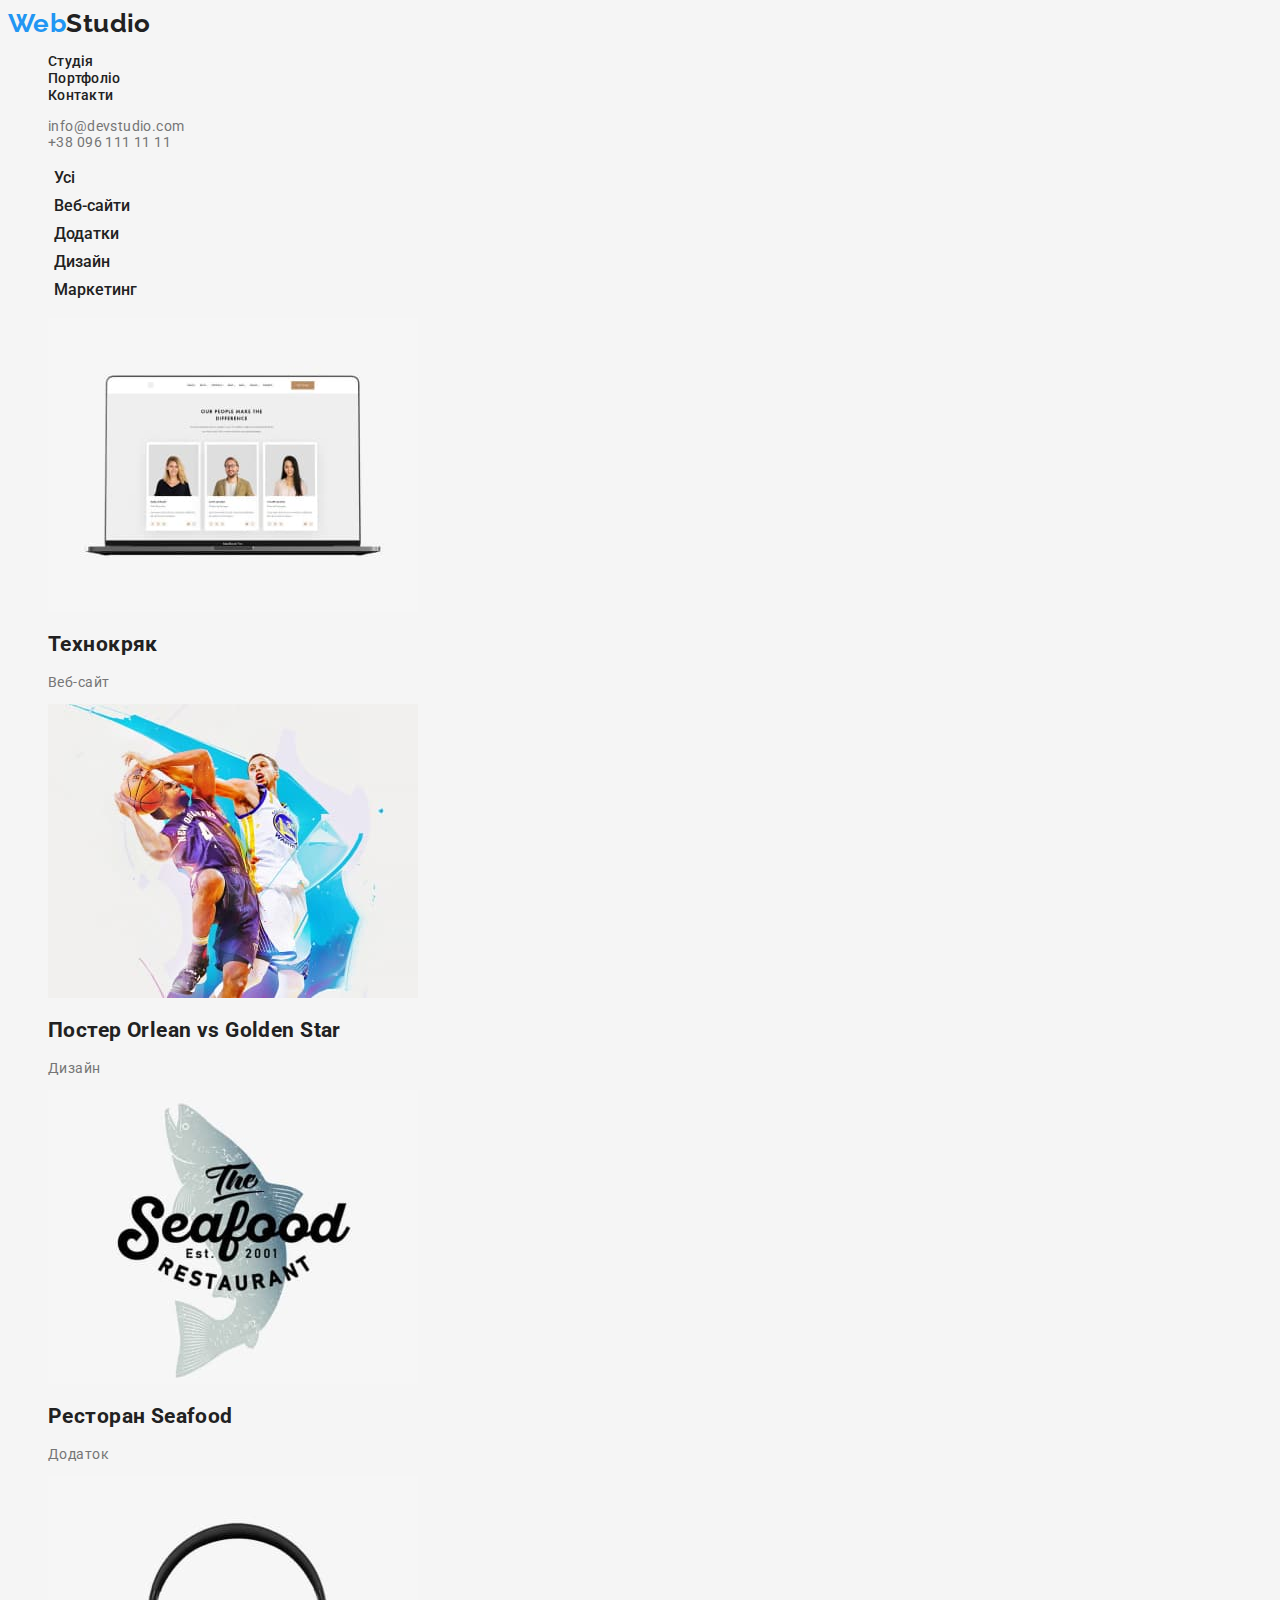
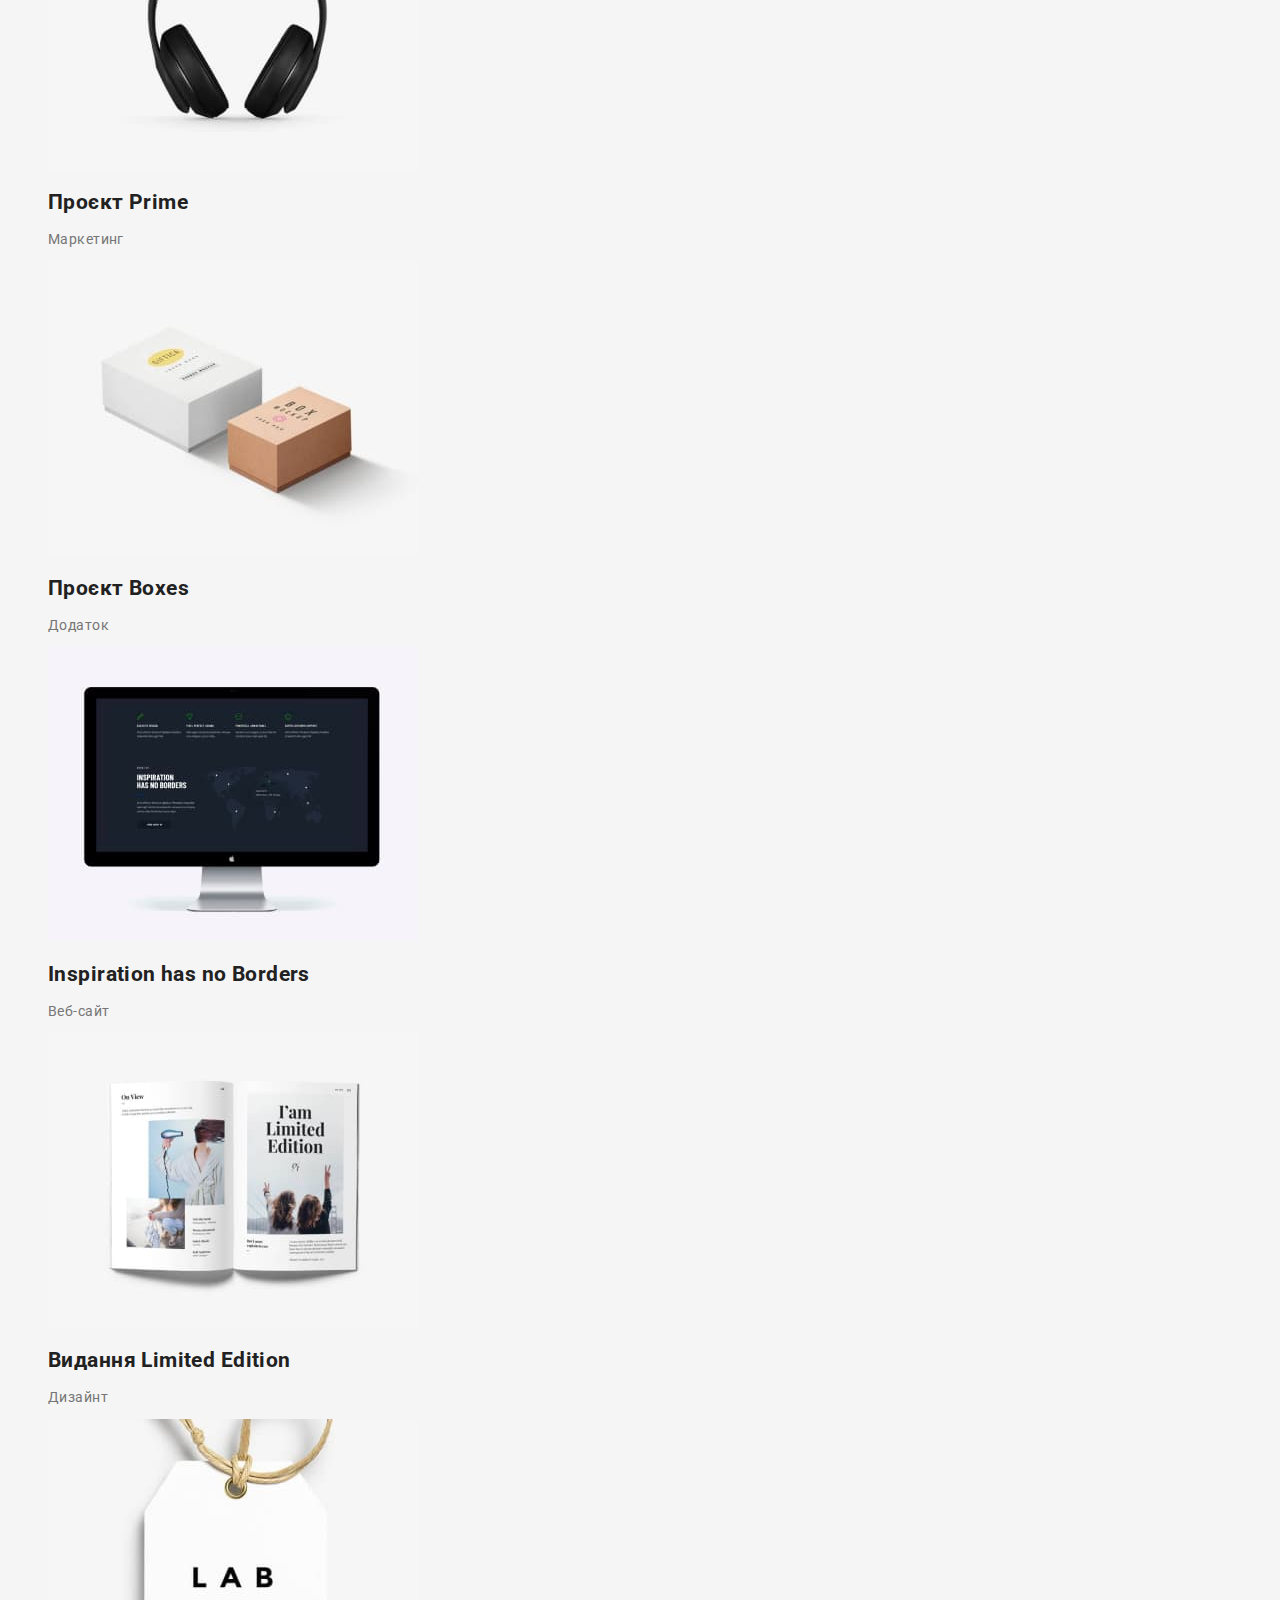
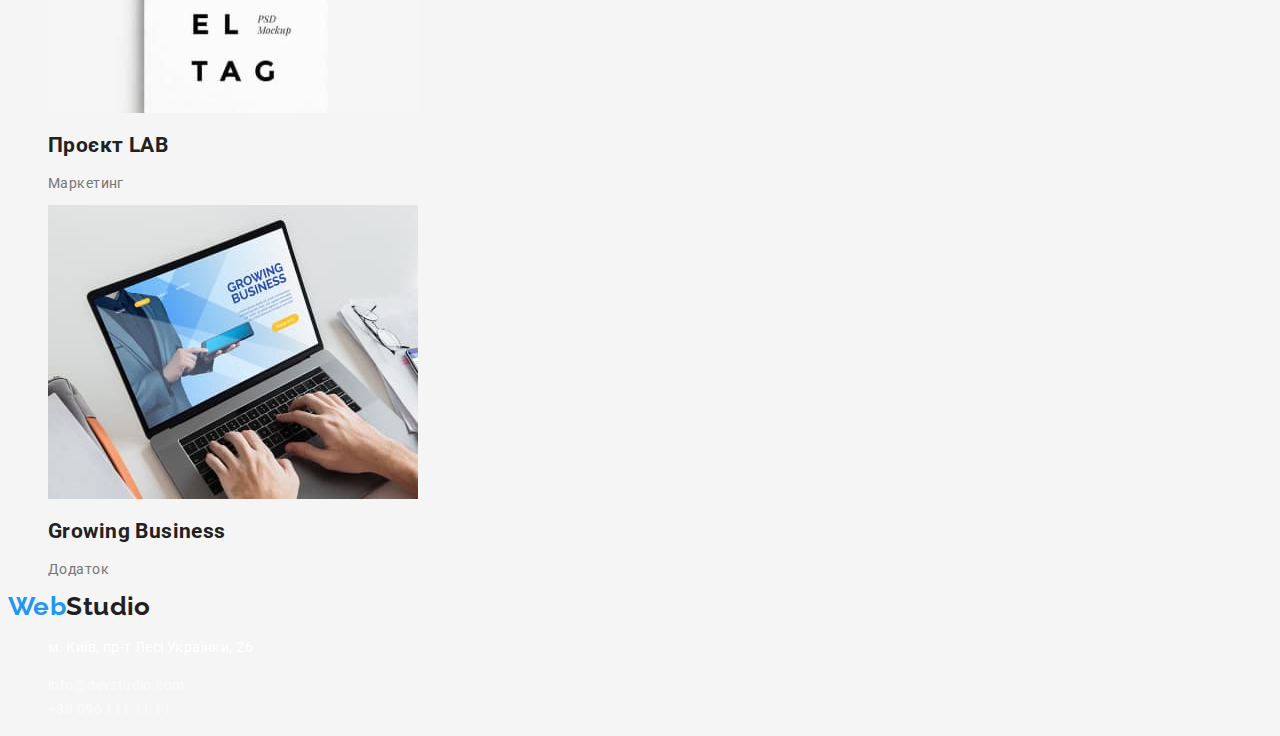
==== portfolio.html @ 19e98968 "Initial commit" ====
<!DOCTYPE html>
<html lang="uk">
  <head>
    <meta charset="UTF-8" />
    <meta http-equiv="X-UA-Compatible" content="IE=edge" />
    <meta name="viewport" content="width=device-width, initial-scale=1.0" />
    <title>Студія</title>
    <link
      href="https://fonts.googleapis.com/css2?family=Montserrat:wght@400;500;600&family=Raleway:wght@700&family=Roboto:wght@400;500;700;900&display=swap"
      rel="stylesheet"
    />
    <link rel="stylesheet" href="./css/styles.css" />
  </head>
  <body class="page">
    <header class="page-header">
      <a href="./index.html" lang="en" class="logo"
        >Web<span class="logo-studio">Studio</span></a
      >

      <nav>
        <ul class="list">
          <li class="site-nav"><a href="">Студія</a></li>
          <li class="site-nav"><a href="./portfolio.html">Портфоліо</a></li>
          <li class="site-nav"><a href="">Контакти</a></li>
        </ul>
      </nav>

      <ul class="list">
        <li>
          <a href="mailto:info@devstudio.com" class="link-header"
            >info@devstudio.com</a
          >
        </li>
        <li class="link">
          <a href="tel:+38096111111" class="link-header">+38 096 111 11 11</a>
        </li>
      </ul>
    </header>

    <main>
      <section>
        <h1 hidden>Портфоліо</h1>

        <ul class="list">
          <li><button type="button" class="btn-filtr">Усі</button></li>
          <li><button type="button" class="btn-filtr">Веб-сайти</button></li>
          <li><button type="button" class="btn-filtr">Додатки</button></li>
          <li><button type="button" class="btn-filtr">Дизайн</button></li>
          <li><button type="button" class="btn-filtr">Маркетинг</button></li>
        </ul>

        <ul class="list">
          <li class="new">
            <a href="">
              <img
                src="./images/technocrack.jpg"
                alt="Ноутбук з профілями трьох людей"
                width="370"
              />
              <h2 class="work-title">Технокряк</h2>
              <p class="work-description">Веб-сайт</p></a
            >
          </li>
          <li>
            <a href="">
              <img
                src="./images/new-orlean-vs-golden-star.jpg"
                alt="Постер баскетбольна команда Новий Орлеан против баскетбольної команди Золота Зірка"
                width="370"
              />
              <h2 class="work-title">
                Постер <span lang="en">Orlean vs Golden Star </span>
              </h2>
              <p class="work-description">Дизайн</p></a
            >
          </li>
          <li>
            <a href="">
              <img
                src="./images/restaurant-seafood.jpg"
                alt="Логотип ресторану Морська Їжа"
                width="370"
              />
              <h2 class="work-title">
                Ресторан <span lang="en">Seafood</span>
              </h2>
              <p class="work-description">Додаток</p></a
            >
          </li>
          <li>
            <a href="">
              <img
                src="./images/project-prime.jpg"
                alt="Навушники"
                width="370"
              />
              <h2 class="work-title">Проєкт <span lang="en">Prime</span></h2>
              <p class="work-description">Маркетинг</p></a
            >
          </li>
          <li>
            <a href="">
              <img
                src="./images/project-boxes.jpg"
                alt="Біла та коричнева коробки>"
                width="370"
              />
              <h2 class="work-title">Проєкт <span lang="en">Boxes</span></h2>
              <p class="work-description">Додаток</p></a
            >
          </li>
          <li>
            <a href="">
              <img
                src="./images/inspiration-has-no-borders.jpg"
                alt="Монітор"
                width="370"
              />
              <h2 class="work-title">
                <span lang="en">Inspiration has no Borders</span>
              </h2>
              <p class="work-description">Веб-сайт</p></a
            >
          </li>
          <li>
            <a href="">
              <img
                src="./images/limited-edition.jpg"
                alt="Журнал"
                width="370"
              />
              <h2 class="work-title">
                Видання <span lang="en">Limited Edition</span>
              </h2>
              <p class="work-description">Дизайнт</p></a
            >
          </li>
          <li>
            <a href="">
              <img
                src="./images/project-lab.jpg"
                alt="Ярлик з літерами"
                width="370"
              />
              <h2 class="work-title">Проєкт <span lang="en">LAB</span></h2>
              <p class="work-description">Маркетинг</p></a
            >
          </li>
          <li>
            <a href="">
              <img
                src="./images/growing-business.jpg"
                alt="Людина працює за ноутбуком"
                width="370"
              />
              <h2 class="work-title">
                <span lang="en">Growing Business</span>
              </h2>
              <p class="work-description">Додаток</p></a
            >
          </li>
        </ul>
      </section>
    </main>

    <footer>
      <a href="./index.html" lang="en" class="logo"
        >Web<span class="logo-studio">Studio</span></a
      >
      <address>
        <ul class="list">
          <li class="address-style"><p>м. Київ, пр-т Лесі Українки, 26</p></li>
          <li>
            <a href="mailto:info@devstudio.com" class="link-footer"
              >info@devstudio.com</a
            >
          </li>
          <li>
            <a href="tel:+38096111111" class="link-footer">+38 096 111 11 11</a>
          </li>
        </ul>
      </address>
    </footer>
  </body>
</html>
---- css/styles.css ----
/* цвет основного шрифта #212121
 цвет дополнительного шрифта  #757575
 акцент #2196F3
 main Background #F5F5F5
 secondary  Background #F5F4FA
 */

:root {
  --primary-text-color: #212121;
  --secondary-text-color: #757575;
  --white-text-color: #ffffff;
  --accent-color: #2196f3;
  --primary-background-color: #f5f5f5;
  --secondary-background-color: #f5f4fa;
}
.page {
  background-color: var(--primary-background-color);
  color: var(--primary-text-color);
  font-family: "Roboto", sans-serif;
  letter-spacing: 0.03em;
  font-size: 14px;
  text-decoration: none;
  font-style: normal;
}

.link-header {
  text-decoration: none;
  color: var(--secondary-text-color);
}
.link-footer {
  text-decoration: none;
  line-height: 1.71;
  color: rgba(255, 255, 255, 0.6);
}
.work.title {
  text-decoration: none;
  line-height: 2;
  color: var(--primary-text-color);
}

.work-description {
  text-decoration: none;
  color: var(--secondary-text-color);
}
.logo {
  color: var(--accent-color);
  font-family: "Raleway", sans-serif;
  font-weight: 700;
  font-size: 26px;
  line-height: 1.2;
  text-decoration: none;
}
/* Site Navigation */
.site-nav a {
  font-weight: 500;
  line-height: 1.14;
  letter-spacing: 0.02em;
  text-decoration: none;
  color: var(--primary-text-color);
}
.site-nav a :visited {
  color: var(--primary-text-color);
}

.list a:hover,
.list a:focus {
  color: var(--accent-color);
}
.feature-title {
  line-height: 1.14;
  text-transform: uppercase;
}
.feature-description {
  color: var(--secondary-text-color);

  line-height: 1.7;
}
.logo-studio {
  color: var(--primary-text-color);
}
.hero-title {
  font-weight: 900;
  font-size: 44px;
  color: var(--white-text-color);
  line-height: 1.36;
  text-align: center;
  letter-spacing: 0.06em;
  text-transform: uppercase;
}
.btn {
  font-family: inherit;
  background-color: var(--accent-color);
  color: var(--white-text-color);
  border-radius: 4px;
  border: var(--accent-color);
  font-weight: 700;
  font-size: 16px;
  line-height: 1.9;
  display: flex;
  align-items: center;
  text-align: center;
  letter-spacing: 0.06em;
  cursor: pointer;
}

.btn:hover,
.btn:focus {
  filter: drop-shadow(0px 4px 4px rgba(0, 0, 0, 0.25));
}
.btn-filtr {
  font-family: inherit;
  background-color: var(--primary-background-color);
  font-weight: 500;
  font-size: 16px;
  line-height: 26px;
  color: var(--primary-text-color);
  border-radius: 4px;
  border: none;
  cursor: pointer;
}

.btn-filtr:focus,
.btn-filtr:hover {
  background-color: var(--accent-color);
  color: var(--white-text-color);
}

.section-title {
  font-weight: 700;
  font-size: 36px;
  line-height: 1.17;
  text-align: center;
}

.team-name {
  font-weight: 500;
  font-size: 16px;
  line-height: 1.19;
  text-align: center;
}
.job-title {
  font-size: 16px;
  line-height: 1.19;
  text-align: center;
  color: var(--secondary-text-color);
}
.address-style {
  font-style: normal;
  line-height: 1.71;
  color: var(--white-text-color);
}
.list {
  list-style: none;
  text-decoration: none;
  font-style: normal;
}

.link {
  text-decoration: none;
}
.list a {
  text-decoration: none;
}
.work.title {
  text-decoration: none;
  line-height: 2;
  color: var(--primary-text-color);
}
h2 {
  color: var(--primary-text-color);
}
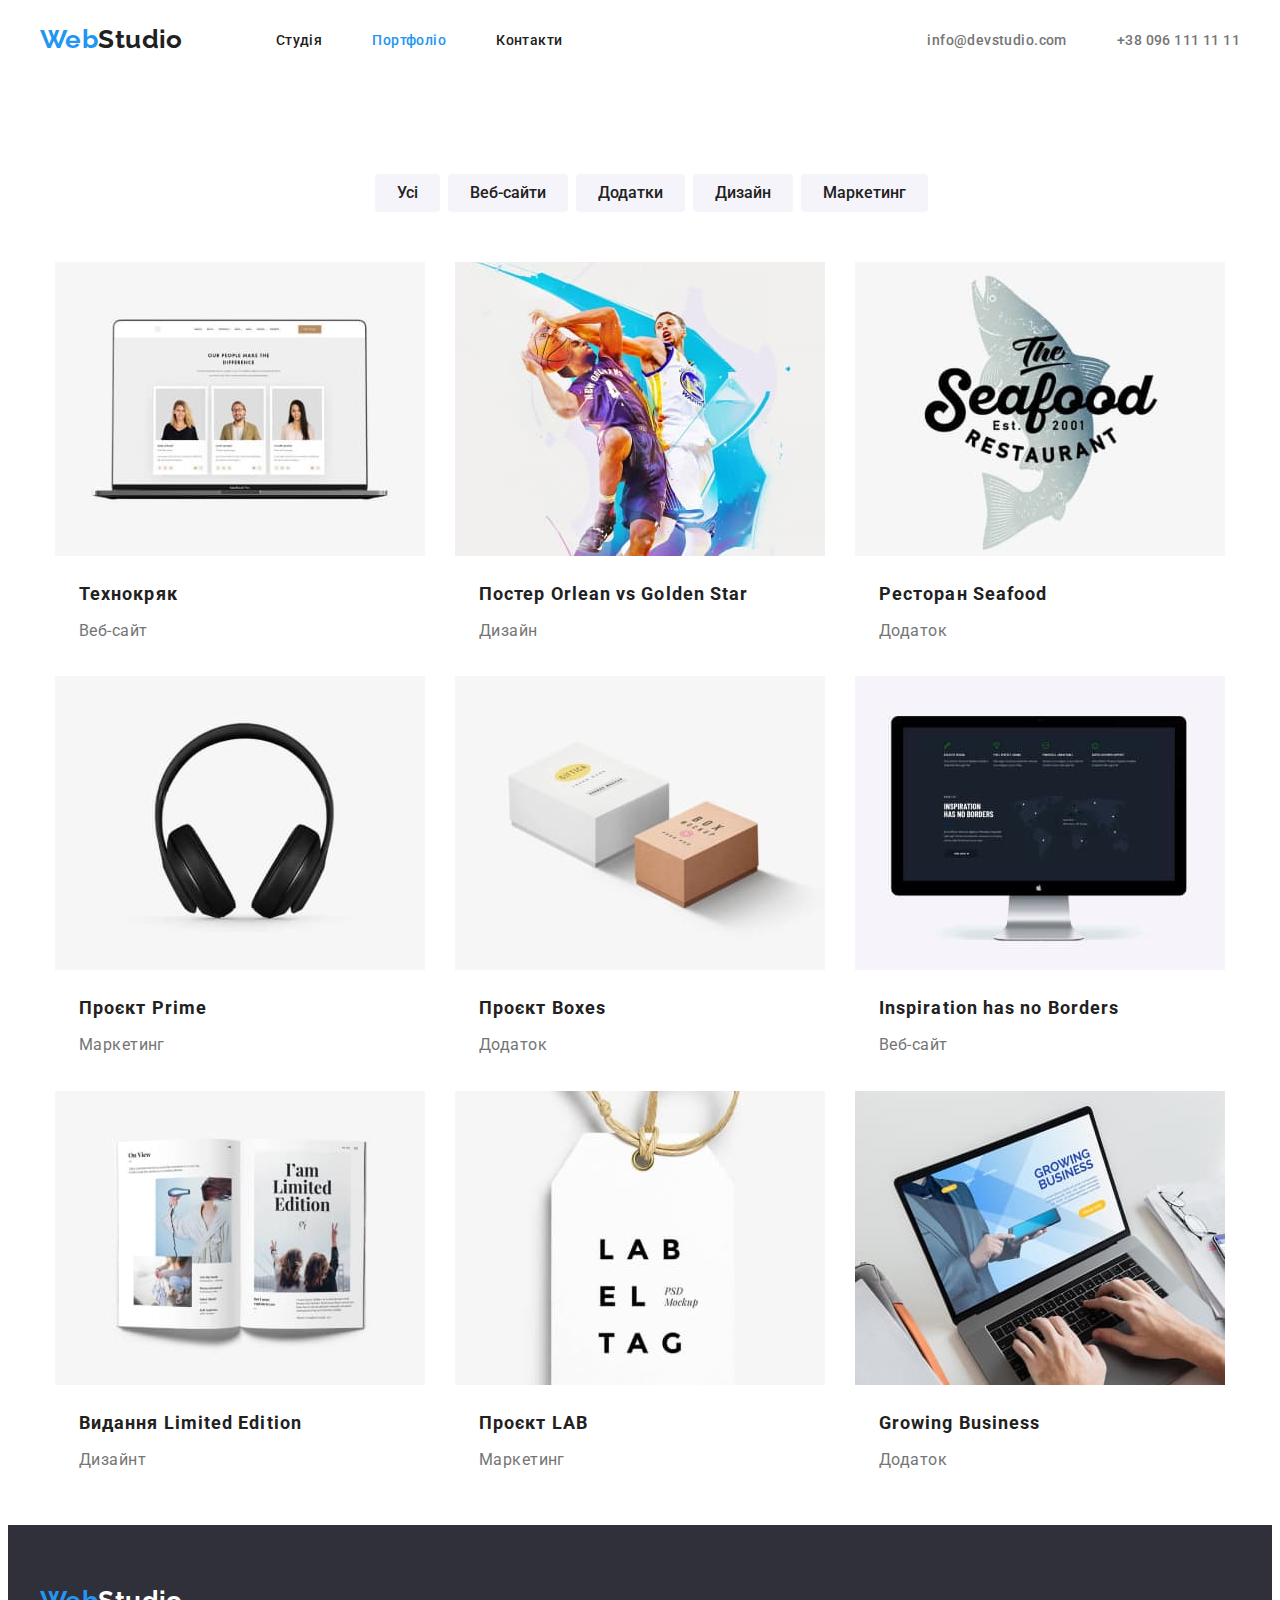
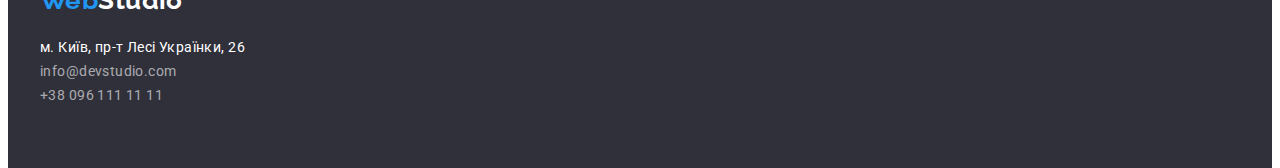
==== commit e790319e: "Add files via upload" ====
--- a/portfolio.html
+++ b/portfolio.html
@@ -12,168 +12,183 @@
     <link rel="stylesheet" href="./css/styles.css" />
   </head>
   <body class="page">
-    <header class="page-header">
-      <a href="./index.html" lang="en" class="logo"
-        >Web<span class="logo-studio">Studio</span></a
-      >
-
-      <nav>
-        <ul class="list">
-          <li class="site-nav"><a href="">Студія</a></li>
-          <li class="site-nav"><a href="./portfolio.html">Портфоліо</a></li>
-          <li class="site-nav"><a href="">Контакти</a></li>
-        </ul>
-      </nav>
-
-      <ul class="list">
-        <li>
-          <a href="mailto:info@devstudio.com" class="link-header"
-            >info@devstudio.com</a
-          >
-        </li>
-        <li class="link">
-          <a href="tel:+38096111111" class="link-header">+38 096 111 11 11</a>
-        </li>
-      </ul>
-    </header>
-
-    <main>
-      <section>
-        <h1 hidden>Портфоліо</h1>
-
-        <ul class="list">
-          <li><button type="button" class="btn-filtr">Усі</button></li>
-          <li><button type="button" class="btn-filtr">Веб-сайти</button></li>
-          <li><button type="button" class="btn-filtr">Додатки</button></li>
-          <li><button type="button" class="btn-filtr">Дизайн</button></li>
-          <li><button type="button" class="btn-filtr">Маркетинг</button></li>
-        </ul>
-
-        <ul class="list">
-          <li class="new">
-            <a href="">
-              <img
-                src="./images/technocrack.jpg"
-                alt="Ноутбук з профілями трьох людей"
-                width="370"
-              />
-              <h2 class="work-title">Технокряк</h2>
-              <p class="work-description">Веб-сайт</p></a
-            >
-          </li>
-          <li>
-            <a href="">
-              <img
-                src="./images/new-orlean-vs-golden-star.jpg"
-                alt="Постер баскетбольна команда Новий Орлеан против баскетбольної команди Золота Зірка"
-                width="370"
-              />
-              <h2 class="work-title">
-                Постер <span lang="en">Orlean vs Golden Star </span>
-              </h2>
-              <p class="work-description">Дизайн</p></a
-            >
-          </li>
-          <li>
-            <a href="">
-              <img
-                src="./images/restaurant-seafood.jpg"
-                alt="Логотип ресторану Морська Їжа"
-                width="370"
-              />
-              <h2 class="work-title">
-                Ресторан <span lang="en">Seafood</span>
-              </h2>
-              <p class="work-description">Додаток</p></a
-            >
-          </li>
-          <li>
-            <a href="">
-              <img
-                src="./images/project-prime.jpg"
-                alt="Навушники"
-                width="370"
-              />
-              <h2 class="work-title">Проєкт <span lang="en">Prime</span></h2>
-              <p class="work-description">Маркетинг</p></a
-            >
-          </li>
-          <li>
-            <a href="">
-              <img
-                src="./images/project-boxes.jpg"
-                alt="Біла та коричнева коробки>"
-                width="370"
-              />
-              <h2 class="work-title">Проєкт <span lang="en">Boxes</span></h2>
-              <p class="work-description">Додаток</p></a
-            >
-          </li>
-          <li>
-            <a href="">
-              <img
-                src="./images/inspiration-has-no-borders.jpg"
-                alt="Монітор"
-                width="370"
-              />
-              <h2 class="work-title">
-                <span lang="en">Inspiration has no Borders</span>
-              </h2>
-              <p class="work-description">Веб-сайт</p></a
-            >
-          </li>
-          <li>
-            <a href="">
-              <img
-                src="./images/limited-edition.jpg"
-                alt="Журнал"
-                width="370"
-              />
-              <h2 class="work-title">
-                Видання <span lang="en">Limited Edition</span>
-              </h2>
-              <p class="work-description">Дизайнт</p></a
-            >
-          </li>
-          <li>
-            <a href="">
-              <img
-                src="./images/project-lab.jpg"
-                alt="Ярлик з літерами"
-                width="370"
-              />
-              <h2 class="work-title">Проєкт <span lang="en">LAB</span></h2>
-              <p class="work-description">Маркетинг</p></a
-            >
-          </li>
-          <li>
-            <a href="">
-              <img
-                src="./images/growing-business.jpg"
-                alt="Людина працює за ноутбуком"
-                width="370"
-              />
-              <h2 class="work-title">
-                <span lang="en">Growing Business</span>
-              </h2>
-              <p class="work-description">Додаток</p></a
-            >
-          </li>
-        </ul>
+
+
+ 
+<header class="page-header">
+  <div class="container-header" >
+     
+        <a href="./index.html" lang="en" class="logo"
+          >Web<span class="logo-studio">Studio</span></a>
+
+<nav class="main-nav">
+    <ul class="site-nav">
+            <li class="item"><a href="" class="link">Студія</a></li>
+            <li class="item"><a href="./portfolio.html" class="link current">Портфоліо</a></li>
+            <li class="item"><a href="" class="link">Контакти</a></li>
+    </ul>
+  </nav>
+
+    <ul class="main-contacts">
+          <li class="item"><a href="mailto:info@devstudio.com" class="link-header">info@devstudio.com</a></li>
+          <li class="item"><a href="tel:+38096111111" class="link-header">+38 096 111 11 11</a></li>
+   </ul>
+      </div>
+     
+</header>
+
+
+
+<main>
+<section>
+   <div class="container">
+<h1 hidden>Портфоліо</h1>
+
+ <div class="btn-container">
+ <ul class="list-container">
+            <li><button type="button" class="btn-filtr">Усі</button></li>
+            <li><button type="button" class="btn-filtr">Веб-сайти</button></li>
+            <li><button type="button" class="btn-filtr">Додатки</button></li>
+            <li><button type="button" class="btn-filtr">Дизайн</button></li>
+            <li><button type="button" class="btn-filtr">Маркетинг</button></li>
+          </ul>
+ </div>
+
+</div class="container">
+    <ul class="flex-container">
+            <li class="flex-element">
+              <a href="">
+                <img
+                  src="./images/technocrack.jpg"
+                  alt="Ноутбук з профілями трьох людей"
+                  width="370"
+                />
+                <h2 class="work-title">Технокряк</h2>
+                <p class="work-description">Веб-сайт</p></a
+              >
+            </li>
+            <li class="flex-element">
+              <a href="">
+                <img
+                  src="./images/new-orlean-vs-golden-star.jpg"
+                  alt="Постер баскетбольна команда Новий Орлеан против баскетбольної команди Золота Зірка"
+                  width="370"
+                />
+                <h2 class="work-title">
+                  Постер <span lang="en">Orlean vs Golden Star </span>
+                </h2>
+                <p class="work-description">Дизайн</p></a
+              >
+            </li>
+            <li class="flex-element">
+              <a href="">
+                <img
+                  src="./images/restaurant-seafood.jpg"
+                  alt="Логотип ресторану Морська Їжа"
+                  width="370"
+                />
+                <h2 class="work-title">
+                  Ресторан <span lang="en">Seafood</span>
+                </h2>
+                <p class="work-description">Додаток</p></a
+              >
+            </li>
+            <li class="flex-element">
+              <a href="">
+                <img
+                  src="./images/project-prime.jpg"
+                  alt="Навушники"
+                  width="370"
+                />
+                <h2 class="work-title">Проєкт <span lang="en">Prime</span></h2>
+                <p class="work-description">Маркетинг</p></a
+              >
+            </li>
+            <li class="flex-element">
+              <a href="">
+                <img
+                  src="./images/project-boxes.jpg"
+                  alt="Біла та коричнева коробки>"
+                  width="370"
+                />
+                <h2 class="work-title">Проєкт <span lang="en">Boxes</span></h2>
+                <p class="work-description">Додаток</p></a
+              >
+            </li>
+            <li class="flex-element">
+              <a href="">
+                <img
+                  src="./images/inspiration-has-no-borders.jpg"
+                  alt="Монітор"
+                  width="370"
+                />
+                <h2 class="work-title">
+                  <span lang="en">Inspiration has no Borders</span>
+                </h2>
+                <p class="work-description">Веб-сайт</p></a
+              >
+            </li>
+            <li class="flex-element">
+              <a href="">
+                <img
+                  src="./images/limited-edition.jpg"
+                  alt="Журнал"
+                  width="370"
+                />
+                <h2 class="work-title">
+                  Видання <span lang="en">Limited Edition</span>
+                </h2>
+                <p class="work-description">Дизайнт</p></a
+              >
+            </li>
+            <li class="flex-element">
+              <a href="">
+                <img
+                  src="./images/project-lab.jpg"
+                  alt="Ярлик з літерами"
+                  width="370"
+                />
+                <h2 class="work-title">Проєкт <span lang="en">LAB</span></h2>
+                <p class="work-description">Маркетинг</p></a
+              >
+            </li>
+            <li class="flex-element">
+              <a href="">
+                <img
+                  src="./images/growing-business.jpg"
+                  alt="Людина працює за ноутбуком"
+                  width="370"
+                />
+                <h2 class="work-title">
+                  <span lang="en">Growing Business</span>
+                </h2>
+                <p class="work-description">Додаток</p></a
+              >
+            </li>
+          </ul>
+        </div>
+        </div>   
       </section>
     </main>
 
-    <footer>
+
+
+
+  
+  
+  
+
+    <footer class="footer-container">
+      <div class="container">
       <a href="./index.html" lang="en" class="logo"
-        >Web<span class="logo-studio">Studio</span></a
+        >Web<span class="logo-studio-footer">Studio</span></a
       >
       <address>
-        <ul class="list">
+        <ul class="list-footer">
           <li class="address-style"><p>м. Київ, пр-т Лесі Українки, 26</p></li>
-          <li>
+          <li >
             <a href="mailto:info@devstudio.com" class="link-footer"
-              >info@devstudio.com</a
-            >
+              >info@devstudio.com</a>
           </li>
           <li>
             <a href="tel:+38096111111" class="link-footer">+38 096 111 11 11</a>
@@ -181,5 +196,6 @@
         </ul>
       </address>
     </footer>
+    </div>
   </body>
 </html>
--- a/css/styles.css
+++ b/css/styles.css
@@ -13,36 +13,87 @@
   --primary-background-color: #f5f5f5;
   --secondary-background-color: #f5f4fa;
 }
+
 .page {
-  background-color: var(--primary-background-color);
+  margin-top: 0;
+  margin-bottom: 0;
   color: var(--primary-text-color);
   font-family: "Roboto", sans-serif;
   letter-spacing: 0.03em;
   font-size: 14px;
-  text-decoration: none;
   font-style: normal;
 }
 
-.link-header {
-  text-decoration: none;
-  color: var(--secondary-text-color);
-}
-.link-footer {
-  text-decoration: none;
-  line-height: 1.71;
-  color: rgba(255, 255, 255, 0.6);
-}
-.work.title {
-  text-decoration: none;
-  line-height: 2;
-  color: var(--primary-text-color);
-}
-
-.work-description {
-  text-decoration: none;
-  color: var(--secondary-text-color);
+img {
+  display: block;
+  max-width: 100%;
+  height: auto;
+}
+
+ul {
+  list-style: none;
+}
+h1,
+h2,
+h3,
+h4,
+p,
+ul {
+  margin: 0;
+  padding: 0;
+}
+
+a {
+  text-decoration: none;
+  font-style: normal;
+}
+
+/* Containers /////////////////////////////////////////////////////////////// */
+.container {
+  margin-left: auto;
+  margin-right: auto;
+  width: 1200px;
+  padding-left: 15px;
+  padding-right: 15px;
+  /* outline: 1px solid crimson; */
+  align-items: center;
+}
+.container-header {
+  margin-left: auto;
+  margin-right: auto;
+  display: flex;
+  align-items: center;
+  width: 1200px;
+  padding-left: 15px;
+  padding-right: 15px;
+  /* outline: 1px solid blue; */
+}
+.container-team {
+  margin-left: auto;
+  margin-right: auto;
+  width: 1200px;
+  padding-left: 15px;
+  padding-right: 15px;
+  /* outline: 1px solid crimson; */
+  align-items: center;
+  /* padding-top: 94px;
+  padding-bottom: 94px; */
+  background: #f5f4fa;
+}
+/* Header////////////////////////////////////////////////////////////////////// */
+
+.main-nav {
+  margin-left: 93px;
+  display: flex;
+  align-items: center;
 }
 .logo {
+  margin-left: 0;
+  margin-right: 0;
+  padding-right: 0;
+  padding-top: 24px;
+  padding-bottom: 24px;
+
   color: var(--accent-color);
   font-family: "Raleway", sans-serif;
   font-weight: 700;
@@ -50,44 +101,51 @@
   line-height: 1.2;
   text-decoration: none;
 }
-/* Site Navigation */
+
+.site-nav {
+  display: flex;
+  /* margin-top: 0;
+  margin-bottom: 0; */
+
+  /* list-style: none; */
+  /* font-style: normal; */
+  font-weight: 500;
+}
+
+.site-nav .item:not(:last-child) {
+  margin-right: 50px;
+}
 .site-nav a {
-  font-weight: 500;
-  line-height: 1.14;
-  letter-spacing: 0.02em;
-  text-decoration: none;
-  color: var(--primary-text-color);
-}
-.site-nav a :visited {
-  color: var(--primary-text-color);
-}
-
-.list a:hover,
-.list a:focus {
-  color: var(--accent-color);
-}
-.feature-title {
-  line-height: 1.14;
-  text-transform: uppercase;
-}
-.feature-description {
-  color: var(--secondary-text-color);
-
-  line-height: 1.7;
-}
-.logo-studio {
-  color: var(--primary-text-color);
-}
+  display: block;
+  padding-top: 32px;
+  padding-bottom: 32px;
+  color: var(--primary-text-color);
+
+  /* text-decoration: none; */
+}
+/* ////////////////////////////////////////////////////////////////
+///////////////////////////////////////////////////////////////// /* 
+
+/* Main Index */
+
 .hero-title {
   font-weight: 900;
   font-size: 44px;
   color: var(--white-text-color);
   line-height: 1.36;
-  text-align: center;
+
   letter-spacing: 0.06em;
   text-transform: uppercase;
+  /* outline: 1px solid crimson; */
+  padding-top: 200px;
+}
+.hero {
+  text-align: center;
+  background: #2f303a;
 }
 .btn {
+  margin-top: 30px;
+  margin-bottom: 200px;
   font-family: inherit;
   background-color: var(--accent-color);
   color: var(--white-text-color);
@@ -96,11 +154,15 @@
   font-weight: 700;
   font-size: 16px;
   line-height: 1.9;
-  display: flex;
-  align-items: center;
-  text-align: center;
+  align-items: center;
   letter-spacing: 0.06em;
   cursor: pointer;
+  padding: 10px 32px;
+  display: inline-block;
+}
+
+.features-section-title {
+  padding-top: 94px;
 }
 
 .btn:hover,
@@ -108,8 +170,11 @@
   filter: drop-shadow(0px 4px 4px rgba(0, 0, 0, 0.25));
 }
 .btn-filtr {
+  display: flex;
+  align-items: center;
   font-family: inherit;
-  background-color: var(--primary-background-color);
+  margin-right: 8px;
+
   font-weight: 500;
   font-size: 16px;
   line-height: 26px;
@@ -117,6 +182,9 @@
   border-radius: 4px;
   border: none;
   cursor: pointer;
+  background: #f5f4fa;
+  border-radius: 4px;
+  padding: 6px 22px;
 }
 
 .btn-filtr:focus,
@@ -125,19 +193,211 @@
   color: var(--white-text-color);
 }
 
+/* ////////////////////////////////////////////////////////////
+//////////////////////////////////////////////////////////////
+/////////////////////////////////////////////////////////// */
+
+/* Main Portfolio */
+
+.btn-container {
+  width: 1200px;
+  padding-left: 15px;
+  padding-right: 15px;
+}
+.list-container {
+  padding-top: 94px;
+  padding-bottom: 50px;
+  display: flex;
+  justify-content: center;
+}
+
+.flex-container {
+  width: 1200px;
+  padding-left: 15px;
+  padding-right: 15px;
+  display: flex;
+  flex-wrap: wrap;
+  justify-content: center;
+  margin-left: auto;
+  margin-right: auto;
+  padding-bottom: 50px;
+}
+
+.flex-element {
+  width: 370px;
+  margin-right: 30px;
+  margin-bottom: 30px;
+}
+.flex-element:nth-child(3n) {
+  margin-right: 0;
+}
+.flex-element:nth-last-child(-n + 3) {
+  margin-bottom: 0;
+}
+
+.work-title {
+  margin-top: 20px;
+  margin-left: 24px;
+  margin-bottom: 0;
+  margin-right: 24px;
+  text-decoration: none;
+
+  color: var(--primary-text-color);
+  font-weight: 700;
+  font-size: 18px;
+  line-height: 2;
+  letter-spacing: 0.06em;
+}
+
+.work-description {
+  margin-top: 4px;
+  margin-left: 24px;
+  margin-right: 24px;
+
+  text-decoration: none;
+  color: var(--secondary-text-color);
+  font-size: 16px;
+  line-height: 1.9;
+}
+.title-section-part {
+  padding-top: 94px;
+  padding-bottom: 94px;
+}
+
+.main-contacts {
+  display: flex;
+  margin-left: auto;
+}
+
+.main-contacts .item:not(:last-child) {
+  margin-right: 50px;
+}
+
+.link-header {
+  margin-right: auto;
+  padding-top: 32px;
+  padding-bottom: 32px;
+  color: var(--secondary-text-color);
+  font-weight: 500;
+  text-decoration: none;
+  list-style: none;
+}
+
+.link.current {
+  color: #2196f3;
+}
+
+.work.title {
+  text-decoration: none;
+  line-height: 2;
+  color: var(--primary-text-color);
+}
+
+.list {
+  display: flex;
+  list-style: none;
+  justify-content: space-around;
+  margin-left: 0;
+  margin-right: 30px;
+  padding-left: 0;
+}
+
+.list-team {
+  display: flex;
+  justify-content: space-between;
+  margin-left: 0;
+  margin-right: 30px;
+  padding-left: 0;
+  margin-top: 50px;
+}
+.list-team:nth-child(4n) {
+  margin-right: 0;
+}
+.list-activity {
+  display: flex;
+  list-style: none;
+
+  margin-left: 0;
+  margin-right: 30px;
+  padding-left: 0;
+  margin-top: 50px;
+}
+
+.list:nth-child(4n) {
+  margin-right: 0;
+}
+.feature-description:nth-child(4n) {
+  margin-right: 0;
+}
+.list-picture {
+  width: 370px;
+  margin-right: 30px;
+}
+.list-picture:nth-child(3n) {
+  margin-right: 0;
+}
+
+.link a {
+  font-weight: 500;
+  line-height: 1.14;
+  letter-spacing: 0.02em;
+  text-decoration: none;
+  color: var(--primary-text-color);
+}
+.link a :visited {
+  color: var(--primary-text-color);
+}
+
+.site-nav a:hover,
+.site-nav a:focus {
+  color: var(--accent-color);
+}
+.link-header:hover,
+.link-header:focus {
+  color: var(--accent-color);
+}
+.feature-title {
+  line-height: 1.14;
+  text-transform: uppercase;
+  font-size: 14px;
+  margin-top: 0;
+  margin-bottom: 10px;
+}
 .section-title {
+  margin-top: 0;
+  margin-bottom: 0;
+}
+.team-name {
+  margin-top: 30px;
+  margin-bottom: 0;
+  font-weight: 500;
+  font-size: 16px;
+  line-height: 1.19;
+  text-align: center;
+}
+.job-title {
+  margin-top: 10px;
+  margin-bottom: 30px;
+}
+.feature-description {
+  color: var(--secondary-text-color);
+  margin-bottom: 0;
+  margin-top: 0;
+  width: 270px;
+  line-height: 1.7;
+}
+.logo-studio {
+  color: var(--primary-text-color);
+}
+
+.section-title {
+  margin-top: 0;
   font-weight: 700;
   font-size: 36px;
   line-height: 1.17;
   text-align: center;
 }
 
-.team-name {
-  font-weight: 500;
-  font-size: 16px;
-  line-height: 1.19;
-  text-align: center;
-}
 .job-title {
   font-size: 16px;
   line-height: 1.19;
@@ -147,25 +407,29 @@
 .address-style {
   font-style: normal;
   line-height: 1.71;
+  padding-top: 20px;
   color: var(--white-text-color);
 }
-.list {
-  list-style: none;
-  text-decoration: none;
-  font-style: normal;
-}
-
-.link {
-  text-decoration: none;
-}
-.list a {
-  text-decoration: none;
-}
-.work.title {
-  text-decoration: none;
-  line-height: 2;
-  color: var(--primary-text-color);
-}
-h2 {
-  color: var(--primary-text-color);
-}
+
+.logo-studio-footer {
+  color: #ffffff;
+  padding-top: 60px;
+  padding-bottom: 20px;
+}
+
+.list-footer a {
+  margin-top: 20px;
+  color: rgba(255, 255, 255, 0.6);
+  line-height: 1.7;
+  padding-top: 9px;
+}
+
+.footer-container {
+  padding-top: 60px;
+  padding-bottom: 60px;
+  background: #2f303a;
+}
+
+.features-section-title {
+  padding-bottom: 76px;
+}
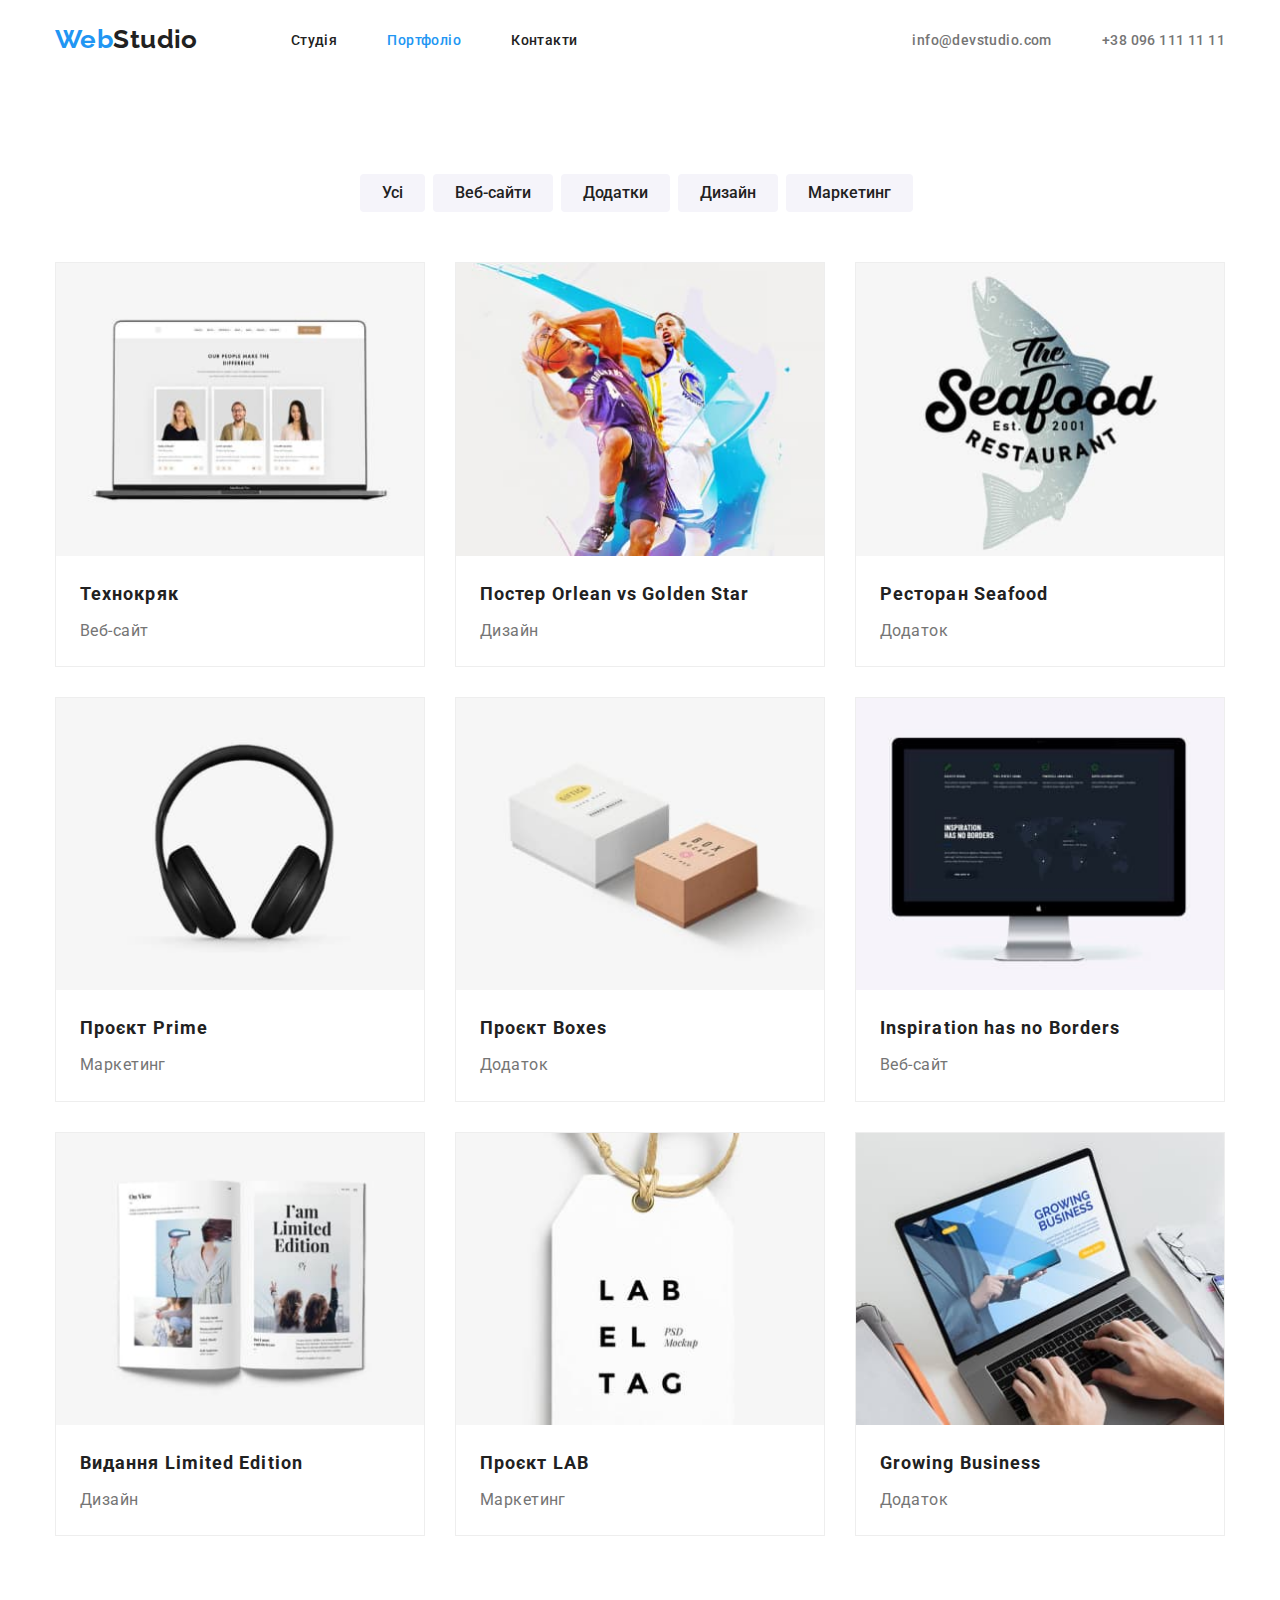
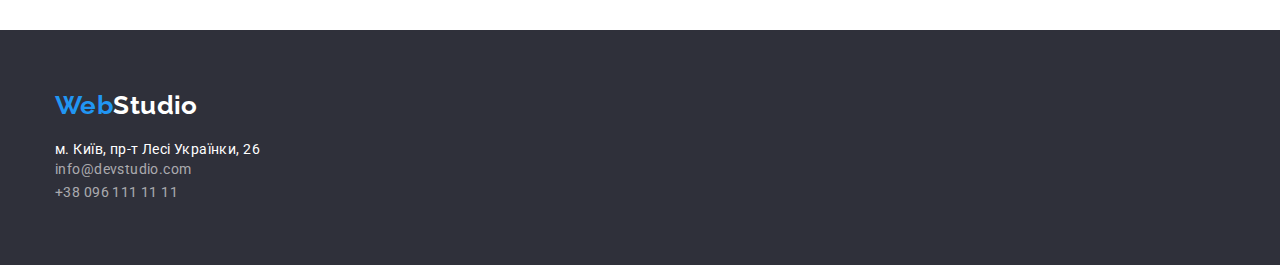
==== commit 3563b741: "Add files via upload" ====
--- a/portfolio.html
+++ b/portfolio.html
@@ -6,6 +6,10 @@
     <meta name="viewport" content="width=device-width, initial-scale=1.0" />
     <title>Студія</title>
     <link
+    rel="stylesheet"
+    href="https://cdnjs.cloudflare.com/ajax/libs/modern-normalize/1.0.0/modern-normalize.min.css"
+  />
+    <link
       href="https://fonts.googleapis.com/css2?family=Montserrat:wght@400;500;600&family=Raleway:wght@700&family=Roboto:wght@400;500;700;900&display=swap"
       rel="stylesheet"
     />
@@ -40,11 +44,11 @@
 
 
 <main>
-<section>
+<section class="main-list">
    <div class="container">
 <h1 hidden>Портфоліо</h1>
 
- <div class="btn-container">
+
  <ul class="list-container">
             <li><button type="button" class="btn-filtr">Усі</button></li>
             <li><button type="button" class="btn-filtr">Веб-сайти</button></li>
@@ -52,9 +56,9 @@
             <li><button type="button" class="btn-filtr">Дизайн</button></li>
             <li><button type="button" class="btn-filtr">Маркетинг</button></li>
           </ul>
- </div>
-
-</div class="container">
+
+
+
     <ul class="flex-container">
             <li class="flex-element">
               <a href="">
@@ -63,9 +67,10 @@
                   alt="Ноутбук з профілями трьох людей"
                   width="370"
                 />
+        <div class="description">
                 <h2 class="work-title">Технокряк</h2>
-                <p class="work-description">Веб-сайт</p></a
-              >
+                <p class="work-description">Веб-сайт</p></a>
+      </div>
             </li>
             <li class="flex-element">
               <a href="">
@@ -74,11 +79,13 @@
                   alt="Постер баскетбольна команда Новий Орлеан против баскетбольної команди Золота Зірка"
                   width="370"
                 />
+<div class="description">
                 <h2 class="work-title">
                   Постер <span lang="en">Orlean vs Golden Star </span>
                 </h2>
                 <p class="work-description">Дизайн</p></a
               >
+            </div>
             </li>
             <li class="flex-element">
               <a href="">
@@ -87,11 +94,13 @@
                   alt="Логотип ресторану Морська Їжа"
                   width="370"
                 />
+<div class="description">
                 <h2 class="work-title">
                   Ресторан <span lang="en">Seafood</span>
                 </h2>
                 <p class="work-description">Додаток</p></a
               >
+            </div>
             </li>
             <li class="flex-element">
               <a href="">
@@ -100,9 +109,11 @@
                   alt="Навушники"
                   width="370"
                 />
+ <div class="description">
                 <h2 class="work-title">Проєкт <span lang="en">Prime</span></h2>
                 <p class="work-description">Маркетинг</p></a
               >
+            </div>
             </li>
             <li class="flex-element">
               <a href="">
@@ -111,9 +122,11 @@
                   alt="Біла та коричнева коробки>"
                   width="370"
                 />
+<div class="description">
                 <h2 class="work-title">Проєкт <span lang="en">Boxes</span></h2>
                 <p class="work-description">Додаток</p></a
               >
+            </div>
             </li>
             <li class="flex-element">
               <a href="">
@@ -122,11 +135,13 @@
                   alt="Монітор"
                   width="370"
                 />
+  <div class="description">  
                 <h2 class="work-title">
                   <span lang="en">Inspiration has no Borders</span>
                 </h2>
                 <p class="work-description">Веб-сайт</p></a
               >
+            </div>
             </li>
             <li class="flex-element">
               <a href="">
@@ -135,11 +150,13 @@
                   alt="Журнал"
                   width="370"
                 />
+<div class="description">
                 <h2 class="work-title">
                   Видання <span lang="en">Limited Edition</span>
                 </h2>
-                <p class="work-description">Дизайнт</p></a
-              >
+                <p class="work-description">Дизайн</p></a
+              >
+            </div>
             </li>
             <li class="flex-element">
               <a href="">
@@ -148,9 +165,11 @@
                   alt="Ярлик з літерами"
                   width="370"
                 />
+ <div class="description"> 
                 <h2 class="work-title">Проєкт <span lang="en">LAB</span></h2>
                 <p class="work-description">Маркетинг</p></a
               >
+            </div>
             </li>
             <li class="flex-element">
               <a href="">
@@ -159,15 +178,17 @@
                   alt="Людина працює за ноутбуком"
                   width="370"
                 />
+ <div class="description">
                 <h2 class="work-title">
                   <span lang="en">Growing Business</span>
                 </h2>
                 <p class="work-description">Додаток</p></a
               >
+            </div>
             </li>
           </ul>
         </div>
-        </div>   
+         
       </section>
     </main>
 
@@ -178,24 +199,18 @@
   
   
 
-    <footer class="footer-container">
-      <div class="container">
-      <a href="./index.html" lang="en" class="logo"
-        >Web<span class="logo-studio-footer">Studio</span></a
-      >
+    <footer class="footer">
+      <div class="footer-container">
+      <a href="./index.html" lang="en" class="logo-footer" >Web<span class="logo-studio-footer">Studio</span></a>
       <address>
         <ul class="list-footer">
-          <li class="address-style"><p>м. Київ, пр-т Лесі Українки, 26</p></li>
-          <li >
-            <a href="mailto:info@devstudio.com" class="link-footer"
-              >info@devstudio.com</a>
-          </li>
-          <li>
-            <a href="tel:+38096111111" class="link-footer">+38 096 111 11 11</a>
-          </li>
+          <li> </li><a href=""  class="footer-address" >м. Київ, пр-т Лесі Українки, 26</a> </li>
+          <li> <a href="mailto:info@devstudio.com" class="footer-email" >info@devstudio.com</a> </li>
+          <li> <a href="tel:+38096111111" class="footer-phone">+38 096 111 11 11</a></li>
         </ul>
-      </address>
-    </footer>
-    </div>
+  </address>
+      </div>
+  </footer>
+
   </body>
-</html>
+</html>--- a/css/styles.css
+++ b/css/styles.css
@@ -12,6 +12,7 @@
   --accent-color: #2196f3;
   --primary-background-color: #f5f5f5;
   --secondary-background-color: #f5f4fa;
+  --hero-bachground-color: #2f303a;
 }
 
 .page {
@@ -30,15 +31,8 @@
   height: auto;
 }
 
-ul {
+ul, h2, p {
   list-style: none;
-}
-h1,
-h2,
-h3,
-h4,
-p,
-ul {
   margin: 0;
   padding: 0;
 }
@@ -46,6 +40,8 @@
 a {
   text-decoration: none;
   font-style: normal;
+  margin: 0;
+  padding: 0;
 }
 
 /* Containers /////////////////////////////////////////////////////////////// */
@@ -56,9 +52,9 @@
   padding-left: 15px;
   padding-right: 15px;
   /* outline: 1px solid crimson; */
-  align-items: center;
 }
 .container-header {
+
   margin-left: auto;
   margin-right: auto;
   display: flex;
@@ -66,20 +62,10 @@
   width: 1200px;
   padding-left: 15px;
   padding-right: 15px;
-  /* outline: 1px solid blue; */
-}
-.container-team {
-  margin-left: auto;
-  margin-right: auto;
-  width: 1200px;
-  padding-left: 15px;
-  padding-right: 15px;
-  /* outline: 1px solid crimson; */
-  align-items: center;
-  /* padding-top: 94px;
-  padding-bottom: 94px; */
-  background: #f5f4fa;
-}
+ /* outline: 1px solid blue;  */
+}
+
+
 /* Header////////////////////////////////////////////////////////////////////// */
 
 .main-nav {
@@ -88,9 +74,7 @@
   align-items: center;
 }
 .logo {
-  margin-left: 0;
-  margin-right: 0;
-  padding-right: 0;
+
   padding-top: 24px;
   padding-bottom: 24px;
 
@@ -104,11 +88,6 @@
 
 .site-nav {
   display: flex;
-  /* margin-top: 0;
-  margin-bottom: 0; */
-
-  /* list-style: none; */
-  /* font-style: normal; */
   font-weight: 500;
 }
 
@@ -120,8 +99,6 @@
   padding-top: 32px;
   padding-bottom: 32px;
   color: var(--primary-text-color);
-
-  /* text-decoration: none; */
 }
 /* ////////////////////////////////////////////////////////////////
 ///////////////////////////////////////////////////////////////// /* 
@@ -137,15 +114,17 @@
   letter-spacing: 0.06em;
   text-transform: uppercase;
   /* outline: 1px solid crimson; */
+  /* padding-top: 200px; */
+}
+.hero {
   padding-top: 200px;
-}
-.hero {
+  padding-bottom: 200px;
   text-align: center;
-  background: #2f303a;
+  background: var(--hero-bachground-color)
 }
 .btn {
   margin-top: 30px;
-  margin-bottom: 200px;
+  /* margin-bottom: 200px; */
   font-family: inherit;
   background-color: var(--accent-color);
   color: var(--white-text-color);
@@ -161,8 +140,15 @@
   display: inline-block;
 }
 
-.features-section-title {
+.section-general{
+padding-top: 94px;
+  padding-bottom: 94px; 
+}
+
+.section-general-team{
   padding-top: 94px;
+  padding-bottom: 94px; 
+  background-color:var(--secondary-background-color);
 }
 
 .btn:hover,
@@ -198,29 +184,21 @@
 /////////////////////////////////////////////////////////// */
 
 /* Main Portfolio */
-
+/* 
 .btn-container {
   width: 1200px;
   padding-left: 15px;
   padding-right: 15px;
-}
+} */
 .list-container {
-  padding-top: 94px;
-  padding-bottom: 50px;
+  margin-bottom: 50px;
   display: flex;
   justify-content: center;
 }
 
 .flex-container {
-  width: 1200px;
-  padding-left: 15px;
-  padding-right: 15px;
   display: flex;
   flex-wrap: wrap;
-  justify-content: center;
-  margin-left: auto;
-  margin-right: auto;
-  padding-bottom: 50px;
 }
 
 .flex-element {
@@ -235,34 +213,29 @@
   margin-bottom: 0;
 }
 
+.description {
+  padding-top: 20px;
+  padding-bottom: 20px;
+  padding-left: 24px;
+  padding-right: 24px;
+}
 .work-title {
-  margin-top: 20px;
-  margin-left: 24px;
-  margin-bottom: 0;
-  margin-right: 24px;
-  text-decoration: none;
-
+  text-decoration: none;
   color: var(--primary-text-color);
   font-weight: 700;
   font-size: 18px;
   line-height: 2;
   letter-spacing: 0.06em;
+  margin-bottom: 4px;
 }
 
 .work-description {
-  margin-top: 4px;
-  margin-left: 24px;
-  margin-right: 24px;
-
   text-decoration: none;
   color: var(--secondary-text-color);
   font-size: 16px;
   line-height: 1.9;
 }
-.title-section-part {
-  padding-top: 94px;
-  padding-bottom: 94px;
-}
+
 
 .main-contacts {
   display: flex;
@@ -286,12 +259,10 @@
 .link.current {
   color: #2196f3;
 }
-
-.work.title {
-  text-decoration: none;
-  line-height: 2;
-  color: var(--primary-text-color);
-}
+.section-title{
+  margin-bottom: 50px;
+}
+
 
 .list {
   display: flex;
@@ -302,24 +273,21 @@
   padding-left: 0;
 }
 
+.name-job{
+  padding-top: 30px;
+  padding-bottom: 30px;
+}
 .list-team {
   display: flex;
-  justify-content: space-between;
-  margin-left: 0;
-  margin-right: 30px;
-  padding-left: 0;
-  margin-top: 50px;
+ gap: 30px;
+
 }
 .list-team:nth-child(4n) {
   margin-right: 0;
 }
 .list-activity {
   display: flex;
-  list-style: none;
-
-  margin-left: 0;
   margin-right: 30px;
-  padding-left: 0;
   margin-top: 50px;
 }
 
@@ -363,10 +331,7 @@
   margin-top: 0;
   margin-bottom: 10px;
 }
-.section-title {
-  margin-top: 0;
-  margin-bottom: 0;
-}
+
 .team-name {
   margin-top: 30px;
   margin-bottom: 0;
@@ -404,32 +369,61 @@
   text-align: center;
   color: var(--secondary-text-color);
 }
-.address-style {
+
+.footer {background-color: var(--hero-bachground-color);
+}
+.footer-container {
+  margin-left: auto;
+  margin-right: auto;
+  width: 1200px;
+  padding-left: 15px;
+  padding-right: 15px;
+  padding-top: 60px;
+  padding-bottom: 60px;
+
+  /* outline: 1px solid crimson; */
+}
+.logo-footer {
+  color: var(--accent-color);
+  font-family: 'Raleway';
   font-style: normal;
-  line-height: 1.71;
-  padding-top: 20px;
+  font-weight: 700;
+  font-size: 26px;
+  line-height: 1.19;
+}
+.logo-studio-footer {
   color: var(--white-text-color);
 }
-
-.logo-studio-footer {
-  color: #ffffff;
-  padding-top: 60px;
-  padding-bottom: 20px;
-}
-
-.list-footer a {
-  margin-top: 20px;
+.list-footer {
+  margin-top: 20px;}
+
+.footer-address {
+  color: var(--white-text-color); 
+  margin-bottom: 9px;
+}
+
+.footer-email {
   color: rgba(255, 255, 255, 0.6);
   line-height: 1.7;
-  padding-top: 9px;
-}
-
-.footer-container {
-  padding-top: 60px;
-  padding-bottom: 60px;
-  background: #2f303a;
-}
-
-.features-section-title {
-  padding-bottom: 76px;
-}
+  margin-bottom: 9px;
+
+
+}
+.footer-phone {
+  color: rgba(255, 255, 255, 0.6);
+  line-height: 1.7;
+}
+
+.list-card{
+  box-shadow: 0px 1px 3px rgba(0, 0, 0, 0.12), 0px 1px 1px rgba(0, 0, 0, 0.14), 0px 2px 1px rgba(0, 0, 0, 0.2);
+border-radius: 0px 0px 4px 4px;
+}
+
+.flex-element{
+  border: 1px solid #EEEEEE;
+}
+
+.main-list {
+  margin-top: 94px;
+  margin-bottom: 94px;
+}